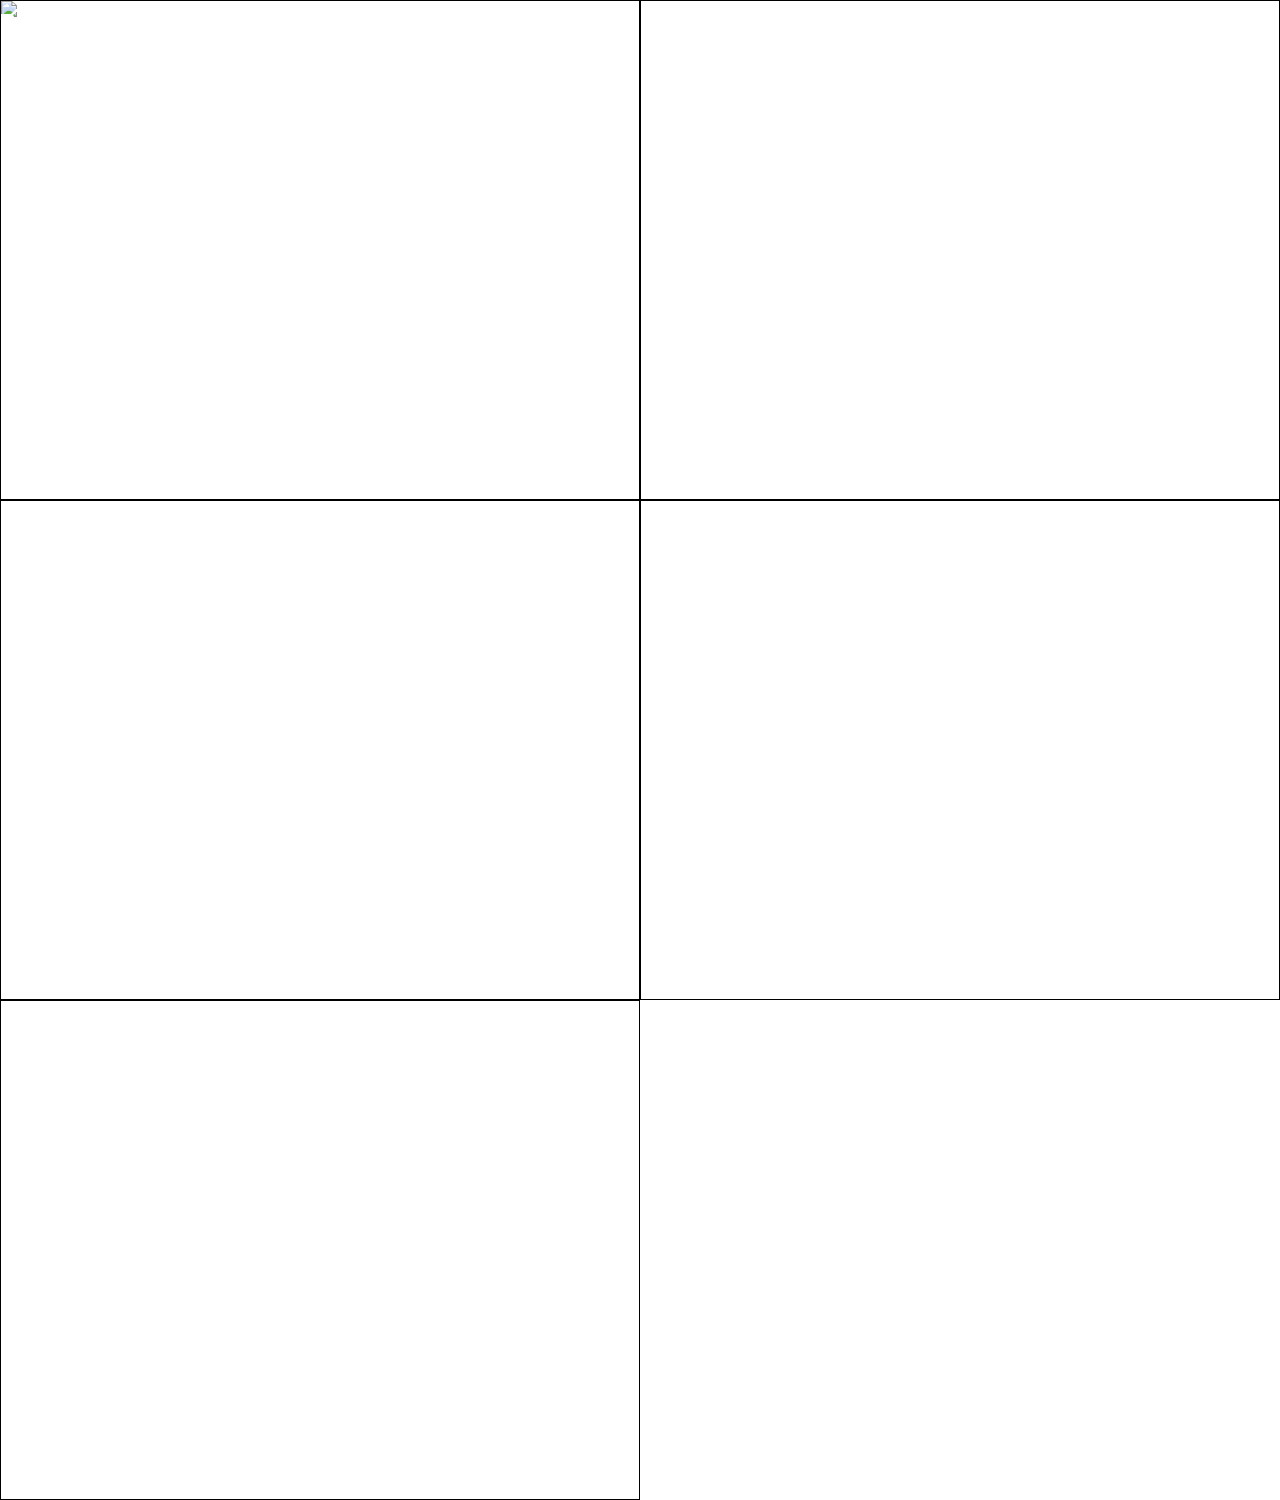
==== index.html @ 158388c2 "Initial commit" ====
<!DOCTYPE html>
<html lang="en">
<head>
    <meta charset="UTF-8">
    <meta http-equiv="X-UA-Compatible" content="IE=edge">
    <meta name="viewport" content="width=device-width, initial-scale=1.0">
    <title>Eatsearcher</title>
    <link rel="stylesheet" href="index.css">
    <link rel="preconnect" href="https://fonts.googleapis.com">
<link rel="preconnect" href="https://fonts.gstatic.com" crossorigin>
<link href="https://fonts.googleapis.com/css2?family=Montserrat:wght@400;900&display=swap" rel="stylesheet">
</head>
<body>
    <div class="Auswahl-container">
        
        <div class="start-btn Vorspeise btn"><p class="p-btn">Vorspeise</p><img src="Vorspeise.jpg" class="img-btn Vorspeise" ></div>
        <div class="start-btn Nachspeise btn"><p class="p-btn">Nachspeise</p></div>
        <div class="start-btn Fleisch btn"><p class="p-btn">Fleischgerichte</p></div>
        <div class="start-btn Nudeln btn"><p class="p-btn">Nudelgerichte</p></div>
        <div class="start-btn Haupspeisen btn"><p class="p-btn">Hauptspeisen</p></div>
    </div>
</body>
</html>
---- index.css ----
.Auswahl-container{
    display: flex;
    flex-wrap: wrap;
}
.start-btn{
    position: relative;
    box-sizing: border-box;
    display: inline-block;
    width: 50%;
    height: 500px;
    border: 1px solid black;
    border-collapse: collapse;
    object-fit: contain;
    overflow: hidden;
}

body{
    margin: 0;
}

.p-btn{
    font-family: "Montserrat", sans-serif;
    font-size: 50px;
    font-weight: 900;
    color: white;
    margin: auto;
 
}
.img-btn{
    object-position: 50% 50%;
    position: absolute;
    width: 100%;
    height: auto;
    top: 0;
    z-index: -1;
}
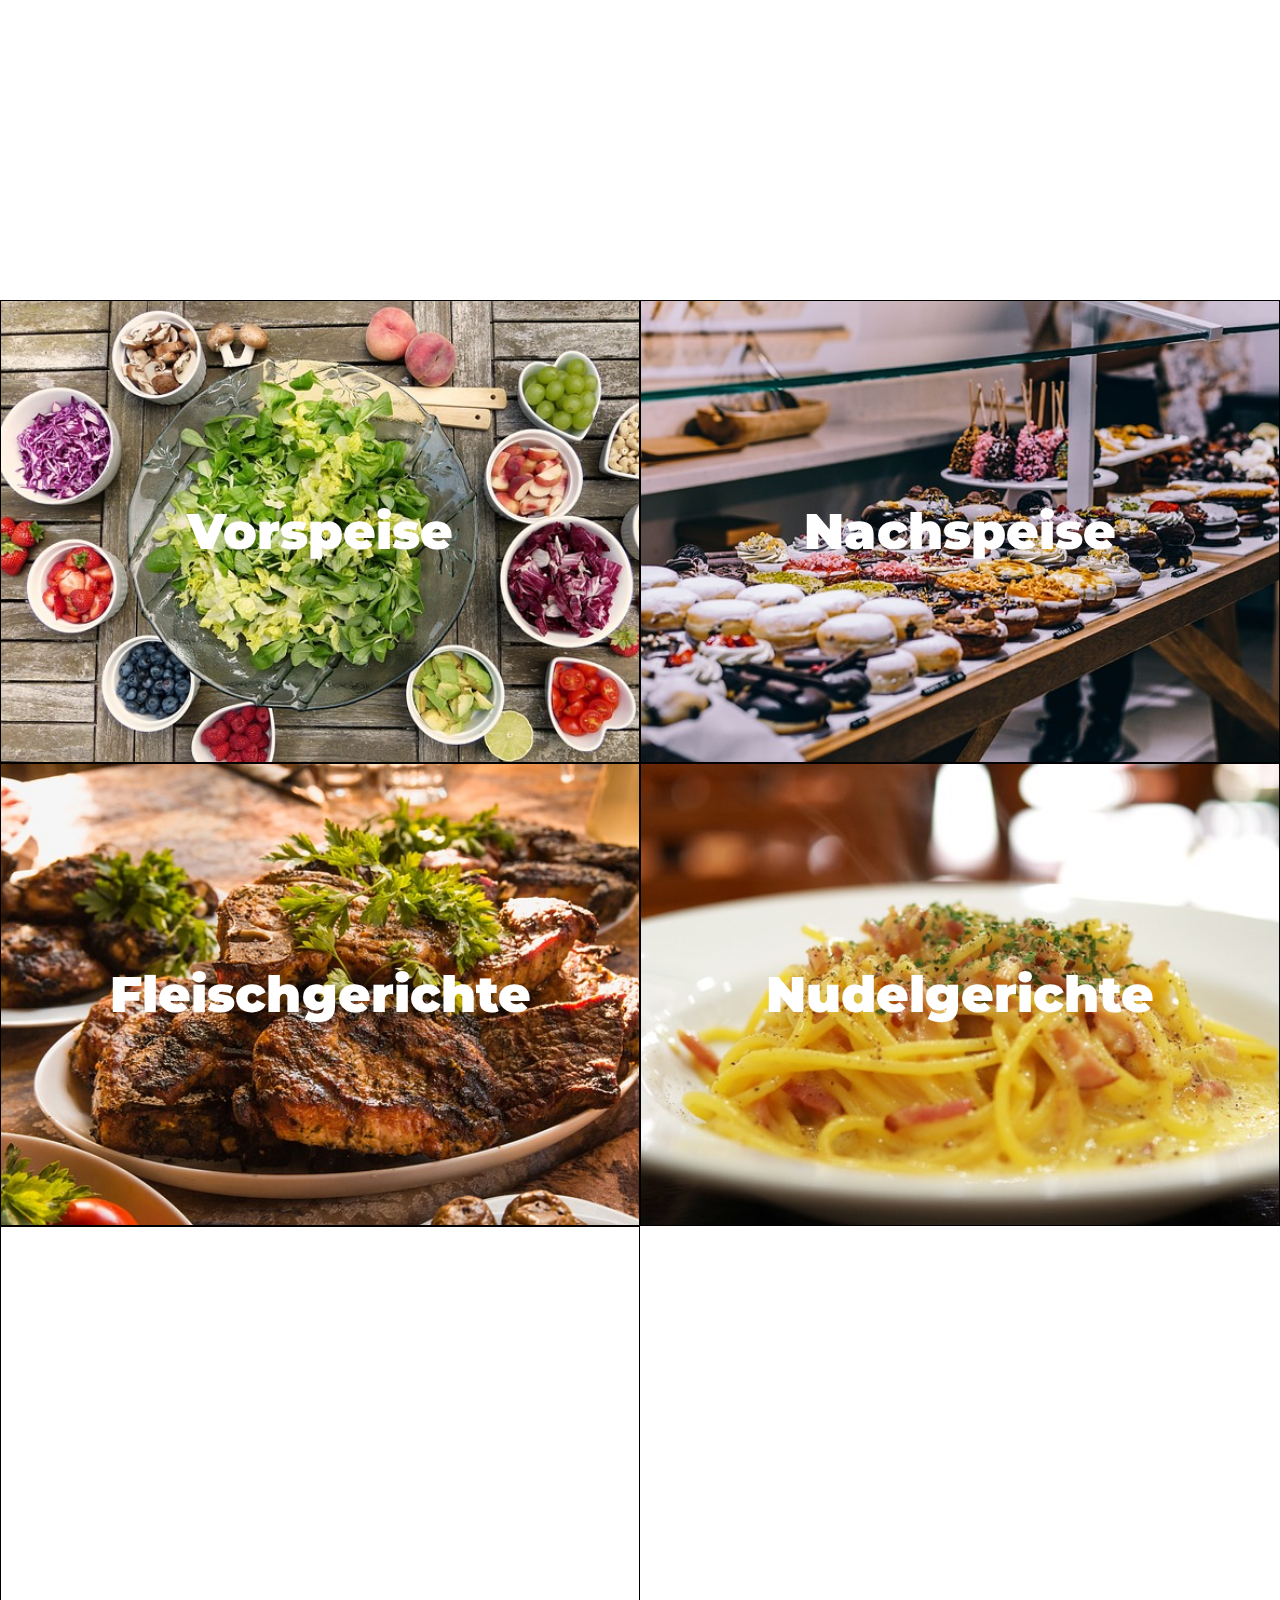
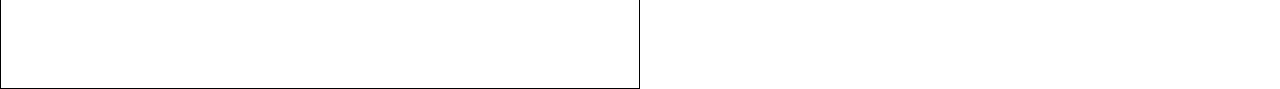
==== commit f0c5a55b: "included the background-imgs" ====
--- a/index.html
+++ b/index.html
@@ -13,11 +13,11 @@
 <body>
     <div class="Auswahl-container">
         
-        <div class="start-btn Vorspeise btn"><p class="p-btn">Vorspeise</p><img src="Vorspeise.jpg" class="img-btn Vorspeise" ></div>
+        <div class="start-btn Vorspeise btn"><p class="p-btn">Vorspeise</p></div>
         <div class="start-btn Nachspeise btn"><p class="p-btn">Nachspeise</p></div>
         <div class="start-btn Fleisch btn"><p class="p-btn">Fleischgerichte</p></div>
         <div class="start-btn Nudeln btn"><p class="p-btn">Nudelgerichte</p></div>
-        <div class="start-btn Haupspeisen btn"><p class="p-btn">Hauptspeisen</p></div>
+        <div class="start-btn Hauptspeisen btn"><p class="p-btn">Hauptspeisen</p></div>
     </div>
 </body>
 </html> --- a/index.css
+++ b/index.css
@@ -1,17 +1,22 @@
 .Auswahl-container{
     display: flex;
     flex-wrap: wrap;
+    margin-top: 300px;
 }
 .start-btn{
     position: relative;
     box-sizing: border-box;
-    display: inline-block;
+    display: flex;
     width: 50%;
-    height: 500px;
+    padding: 200px;
     border: 1px solid black;
     border-collapse: collapse;
     object-fit: contain;
     overflow: hidden;
+    justify-content: center;
+    align-items: center;
+    background-repeat: no-repeat;
+    background-size: cover;
 }
 
 body{
@@ -26,11 +31,20 @@
     margin: auto;
  
 }
-.img-btn{
-    object-position: 50% 50%;
-    position: absolute;
-    width: 100%;
-    height: auto;
-    top: 0;
-    z-index: -1;
+.start-btn.Vorspeise{
+    background-image: url(imgs/Vorspeise.jpg);
+
+}
+
+.start-btn.Nachspeise{
+    background-image: url(imgs/Nachspeise.jpg);
+}
+.start-btn.Fleisch{
+    background-image: url(imgs/Fleischgerichte.jpg);
+}
+.start-btn.Nudeln{
+    background-image: url(imgs/Nudeln.jpg);
+}
+.start-btn.Hauptspeisen{
+    background-image: url(imgsHauptspeise.jpg);
 }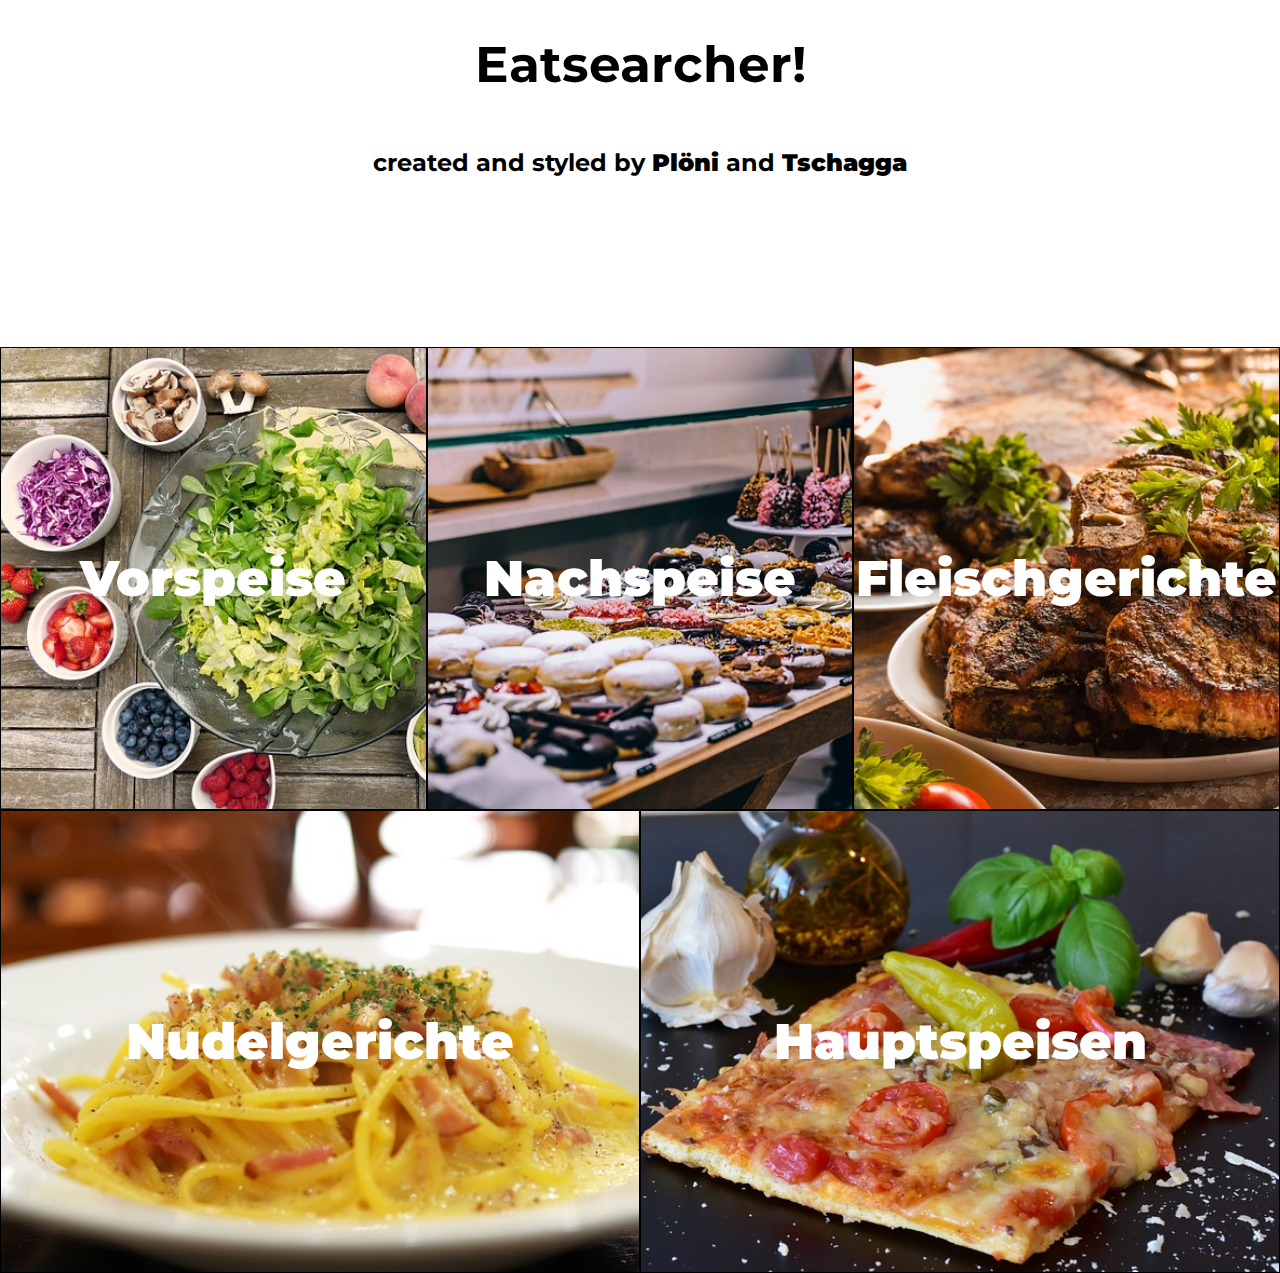
==== commit 076ee0ff: "added eventListeners->load new Site" ====
--- a/index.html
+++ b/index.html
@@ -11,13 +11,18 @@
 <link href="https://fonts.googleapis.com/css2?family=Montserrat:wght@400;900&display=swap" rel="stylesheet">
 </head>
 <body>
+    <div class="h-container">
+      <h1 class="Eatsearcher">Eatsearcher!</h1>
+      <h2 class="credits">created and styled by <strong>Plöni</strong> and <strong>Tschagga</strong></h2>
+    </div>
     <div class="Auswahl-container">
         
-        <div class="start-btn Vorspeise btn"><p class="p-btn">Vorspeise</p></div>
-        <div class="start-btn Nachspeise btn"><p class="p-btn">Nachspeise</p></div>
-        <div class="start-btn Fleisch btn"><p class="p-btn">Fleischgerichte</p></div>
-        <div class="start-btn Nudeln btn"><p class="p-btn">Nudelgerichte</p></div>
-        <div class="start-btn Hauptspeisen btn"><p class="p-btn">Hauptspeisen</p></div>
+        <div class="start-btn Vorspeise btn" id="Vorspeise-btn"><link url="Vorspeise.html"><p class="p-btn">Vorspeise</p></div>
+        <div class="start-btn Nachspeise btn" id="Nachspeise-btn"><p class="p-btn">Nachspeise</p></div>
+        <div class="start-btn Fleisch btn" id="Fleischgerichte-btn"><p class="p-btn">Fleischgerichte</p></div>
+        <div class="start-btn Nudeln btn" id="Nudelgerichte-btn"><p class="p-btn">Nudelgerichte</p></div>
+        <div class="start-btn Hauptspeisen btn" id="Hauptspeisen-btn"><p class="p-btn">Hauptspeisen</p></div>
     </div>
+<script src="index.js"></script>
 </body>
 </html> --- a/index.css
+++ b/index.css
@@ -1,7 +1,17 @@
+.h-container{
+    display: flex;
+    justify-content: center;
+    align-items: center;
+    flex-direction: column;
+}
+.Eatsearcher{
+    font-size: 50px;
+}
+
 .Auswahl-container{
     display: flex;
     flex-wrap: wrap;
-    margin-top: 300px;
+    margin-top: 150px;
 }
 .start-btn{
     position: relative;
@@ -17,10 +27,12 @@
     align-items: center;
     background-repeat: no-repeat;
     background-size: cover;
+    flex: 1;
 }
 
 body{
     margin: 0;
+    font-family: "Montserrat", sans-serif;
 }
 
 .p-btn{
@@ -46,5 +58,5 @@
     background-image: url(imgs/Nudeln.jpg);
 }
 .start-btn.Hauptspeisen{
-    background-image: url(imgsHauptspeise.jpg);
+    background-image: url(imgs/Hauptspeise.jpg);
 }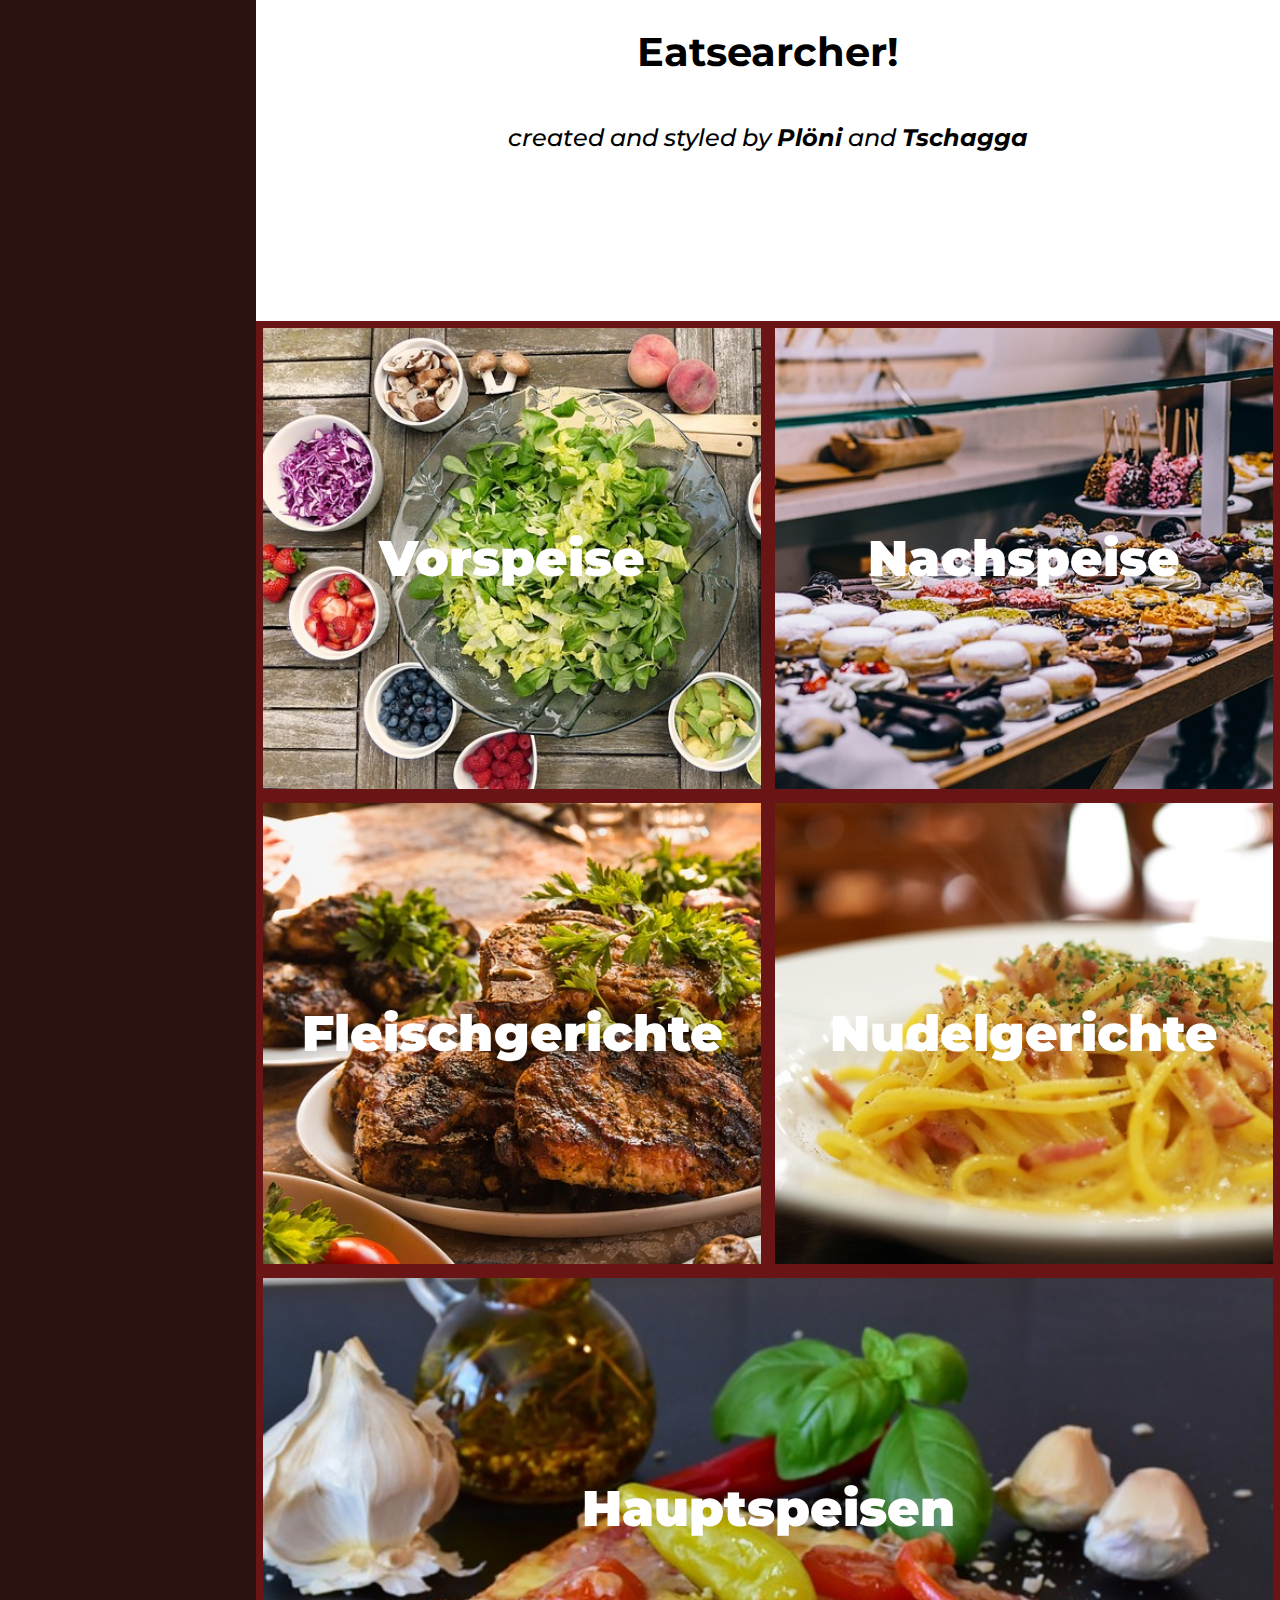
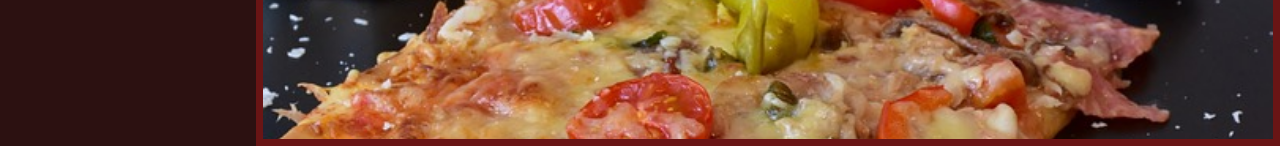
==== commit 3301dfb7: "added nav| no btns yet" ====
--- a/index.html
+++ b/index.html
@@ -11,6 +11,9 @@
 <link href="https://fonts.googleapis.com/css2?family=Montserrat:wght@400;900&display=swap" rel="stylesheet">
 </head>
 <body>
+    <nav class="navigation home">
+        
+    </nav>
     <div class="h-container">
       <h1 class="Eatsearcher">Eatsearcher!</h1>
       <h2 class="credits">created and styled by <strong>Plöni</strong> and <strong>Tschagga</strong></h2>
--- a/index.css
+++ b/index.css
@@ -3,23 +3,31 @@
     justify-content: center;
     align-items: center;
     flex-direction: column;
+    margin-left: 20%;
+}
+.credits{
+    margin-left: 40px;
+    margin-right: 40px;
+    font-style: italic;
+    font-weight: 500;
 }
 .Eatsearcher{
-    font-size: 50px;
+    font-size: 40px;
 }
 
 .Auswahl-container{
     display: flex;
     flex-wrap: wrap;
     margin-top: 150px;
+    margin-left: 20%;
 }
 .start-btn{
     position: relative;
     box-sizing: border-box;
     display: flex;
-    width: 50%;
+
     padding: 200px;
-    border: 1px solid black;
+    border: 7px solid rgb(105, 21, 21);
     border-collapse: collapse;
     object-fit: contain;
     overflow: hidden;
@@ -33,6 +41,7 @@
 body{
     margin: 0;
     font-family: "Montserrat", sans-serif;
+    position: relative;
 }
 
 .p-btn{
@@ -45,6 +54,7 @@
 }
 .start-btn.Vorspeise{
     background-image: url(imgs/Vorspeise.jpg);
+
 
 }
 
@@ -59,4 +69,13 @@
 }
 .start-btn.Hauptspeisen{
     background-image: url(imgs/Hauptspeise.jpg);
+}
+
+.navigation.home{
+    position: absolute;
+    left: 0;
+    top: 0;
+    bottom: 0;
+    width: 20%;
+    background-color: rgb(44, 17, 17);
 }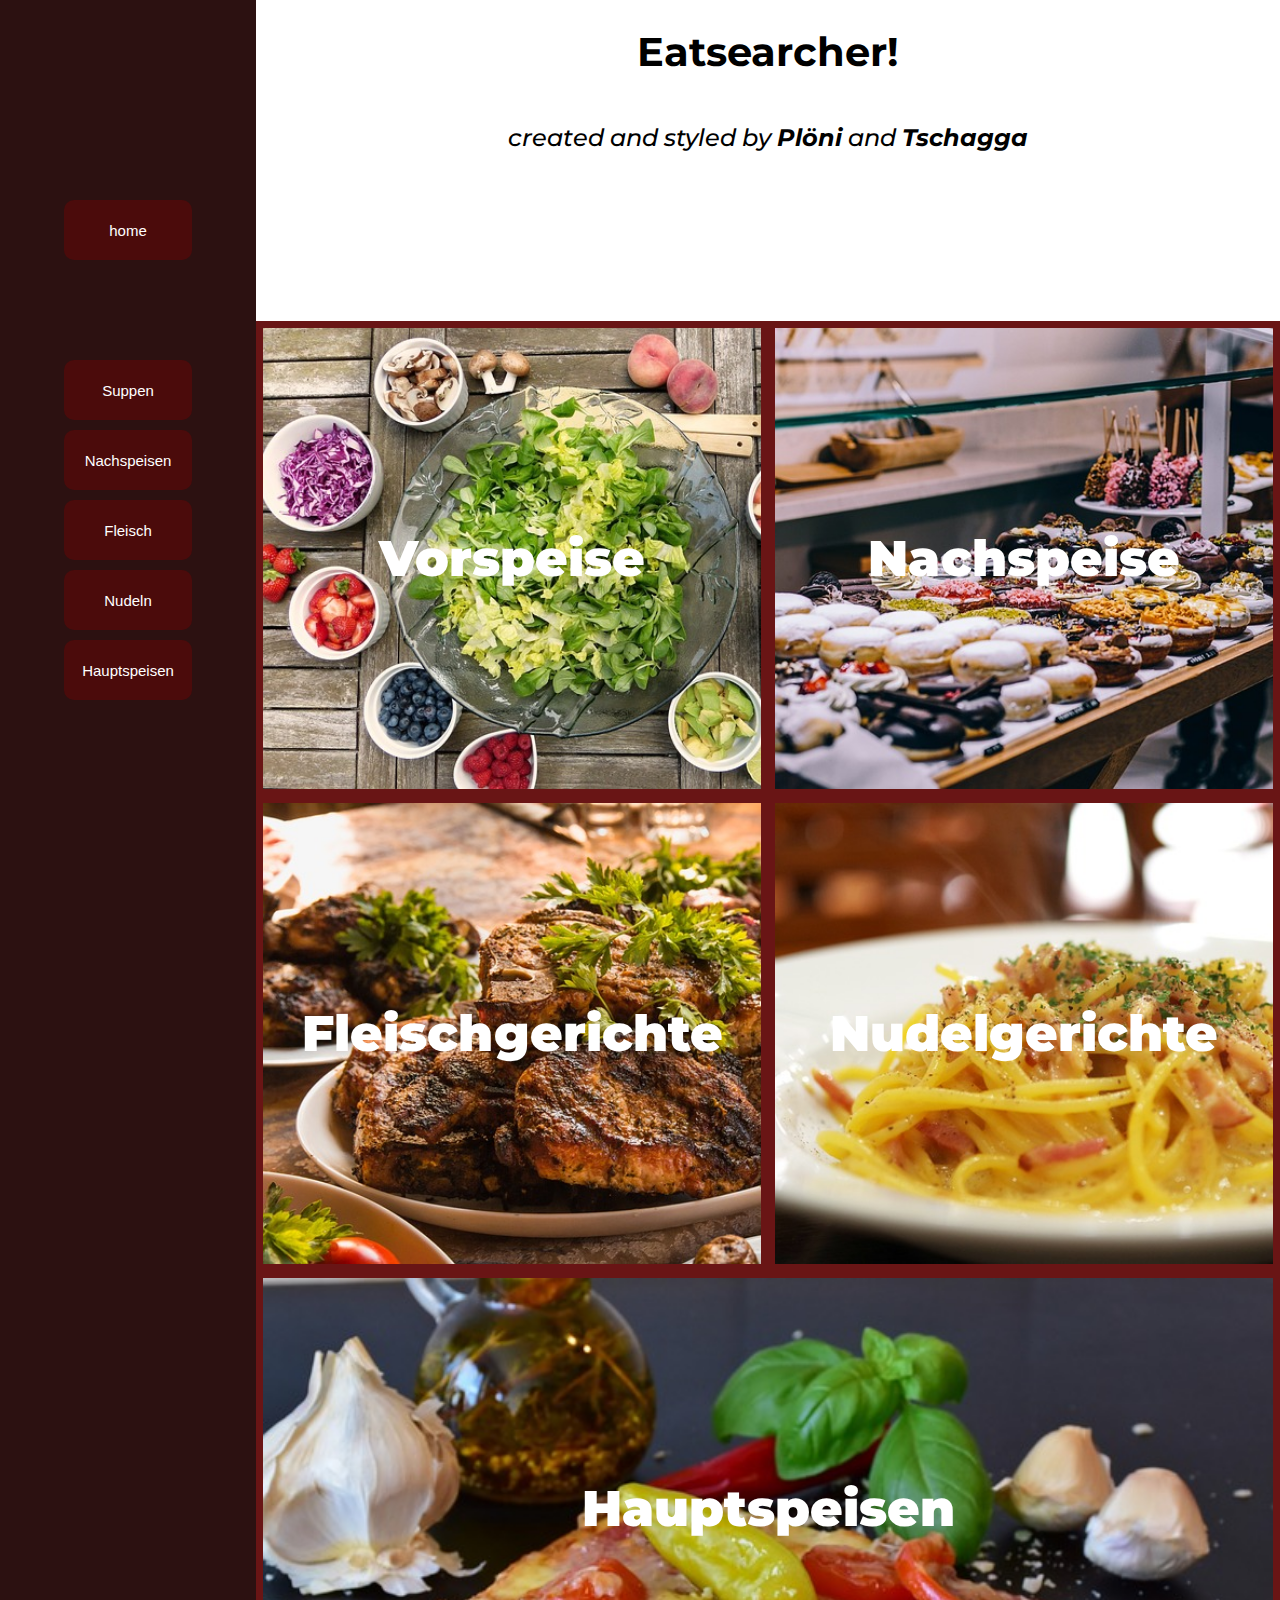
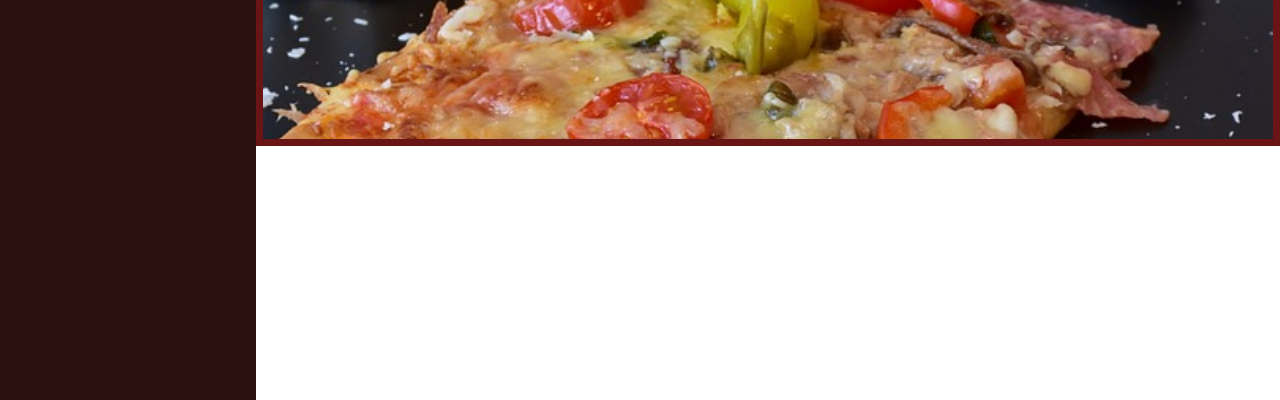
==== commit 4b8c82e7: "added media query for nav" ====
--- a/index.html
+++ b/index.html
@@ -11,13 +11,20 @@
 <link href="https://fonts.googleapis.com/css2?family=Montserrat:wght@400;900&display=swap" rel="stylesheet">
 </head>
 <body>
-    <nav class="navigation home">
-        
-    </nav>
     <div class="h-container">
       <h1 class="Eatsearcher">Eatsearcher!</h1>
       <h2 class="credits">created and styled by <strong>Plöni</strong> and <strong>Tschagga</strong></h2>
     </div>
+    <nav class="navigation home">
+        <div class="btns-nav">
+          <button class="nav-home">home</button>
+          <button>Suppen</button>
+          <button>Nachspeisen</button>
+          <button>Fleisch</button>
+          <button>Nudeln</button>
+          <button>Hauptspeisen</button>
+        </div>  
+    </nav>
     <div class="Auswahl-container">
         
         <div class="start-btn Vorspeise btn" id="Vorspeise-btn"><link url="Vorspeise.html"><p class="p-btn">Vorspeise</p></div>
--- a/index.css
+++ b/index.css
@@ -42,6 +42,7 @@
     margin: 0;
     font-family: "Montserrat", sans-serif;
     position: relative;
+    height: 2000px;
 }
 
 .p-btn{
@@ -71,6 +72,91 @@
     background-image: url(imgs/Hauptspeise.jpg);
 }
 
+
+
+.big-container{
+    display: flex;
+    flex-wrap:wrap;
+    justify-content: space-around;
+    gap: 20px;
+    margin-top: 200px;
+}
+
+.container{
+    flex: 1 1 400px;
+    background-color: brown;
+    display: flex;
+    flex-direction: column;
+
+    height: 400px;
+    max-width: 450px;
+    box-sizing: border-box;
+    color: white;
+    border-radius: 10px;
+    
+    padding: 20px;
+
+}
+
+.container > *{
+    flex: 1;
+}
+
+.background{
+    display: flex;
+    height: 50%;
+    background-repeat: no-repeat;
+    background-size: cover;
+    background-position: top;
+    flex: 3;
+    border-radius: 10px;
+}
+.name{
+    display: flex;
+    font-size: larger;
+    font-weight: 600;
+    margin: 0;
+    display: flex;
+    justify-content: center;
+    align-items: center;
+}
+.main-ing{
+    border: 5px solid rgb(230, 185, 168);
+    border-radius: 10px;
+    margin:0;
+    display: flex;
+    justify-content: center;
+    align-items: center;
+}
+.btn-link{
+    display: flex;
+    border: none;
+    border-radius: 10px;
+    background-color: rgb(75, 11, 11);
+    color: white;
+    font-size: 20px;
+    font-family: "Montserrat";
+    align-self: center;
+    width: 80px;
+    transition: 0.15s;
+    display: flex;
+    align-items: center;
+    justify-content: center;
+}
+
+.btn-link:hover{
+    background-color: rgb(230, 185, 168);
+    color: black;
+
+}
+.btn-link:active{
+    padding-top: 10px;
+    padding-bottom: 10px;
+    padding-left: 60px;
+    padding-right: 60px;
+    font-size: 25px;
+
+}
 .navigation.home{
     position: absolute;
     left: 0;
@@ -78,4 +164,47 @@
     bottom: 0;
     width: 20%;
     background-color: rgb(44, 17, 17);
+
+}
+.btns-nav{
+    display: flex;
+    flex-direction: column;
+    align-items: center;
+
+    margin-top: 200px;
+    height: 500px;
+    gap: 10px;
+}
+.btns-nav button{
+    height: 60px;
+    width: 50%;
+    background-color: rgb(75, 11, 11);
+    transition: 0.15s;
+    border: none;
+    border-radius: 10px;
+    color: white;
+    font-size: 15px;
+    display: flex;
+    align-items: center;
+    justify-content: center;
+}
+.btns-nav button:hover{
+    background-color: rgb(230, 185, 168);
+    color: black;
+}
+.btns-nav button:active{
+    padding-bottom: 50px;
+    padding-top: 50px;
+    padding-left: 60px;
+    padding-right: 60px;
+    font-size: larger;
+}
+.nav-home{
+    margin-bottom: auto;
+}
+
+@media (max-width: 1000px){
+    .navigation.home{
+        display: none;
+    }
 }